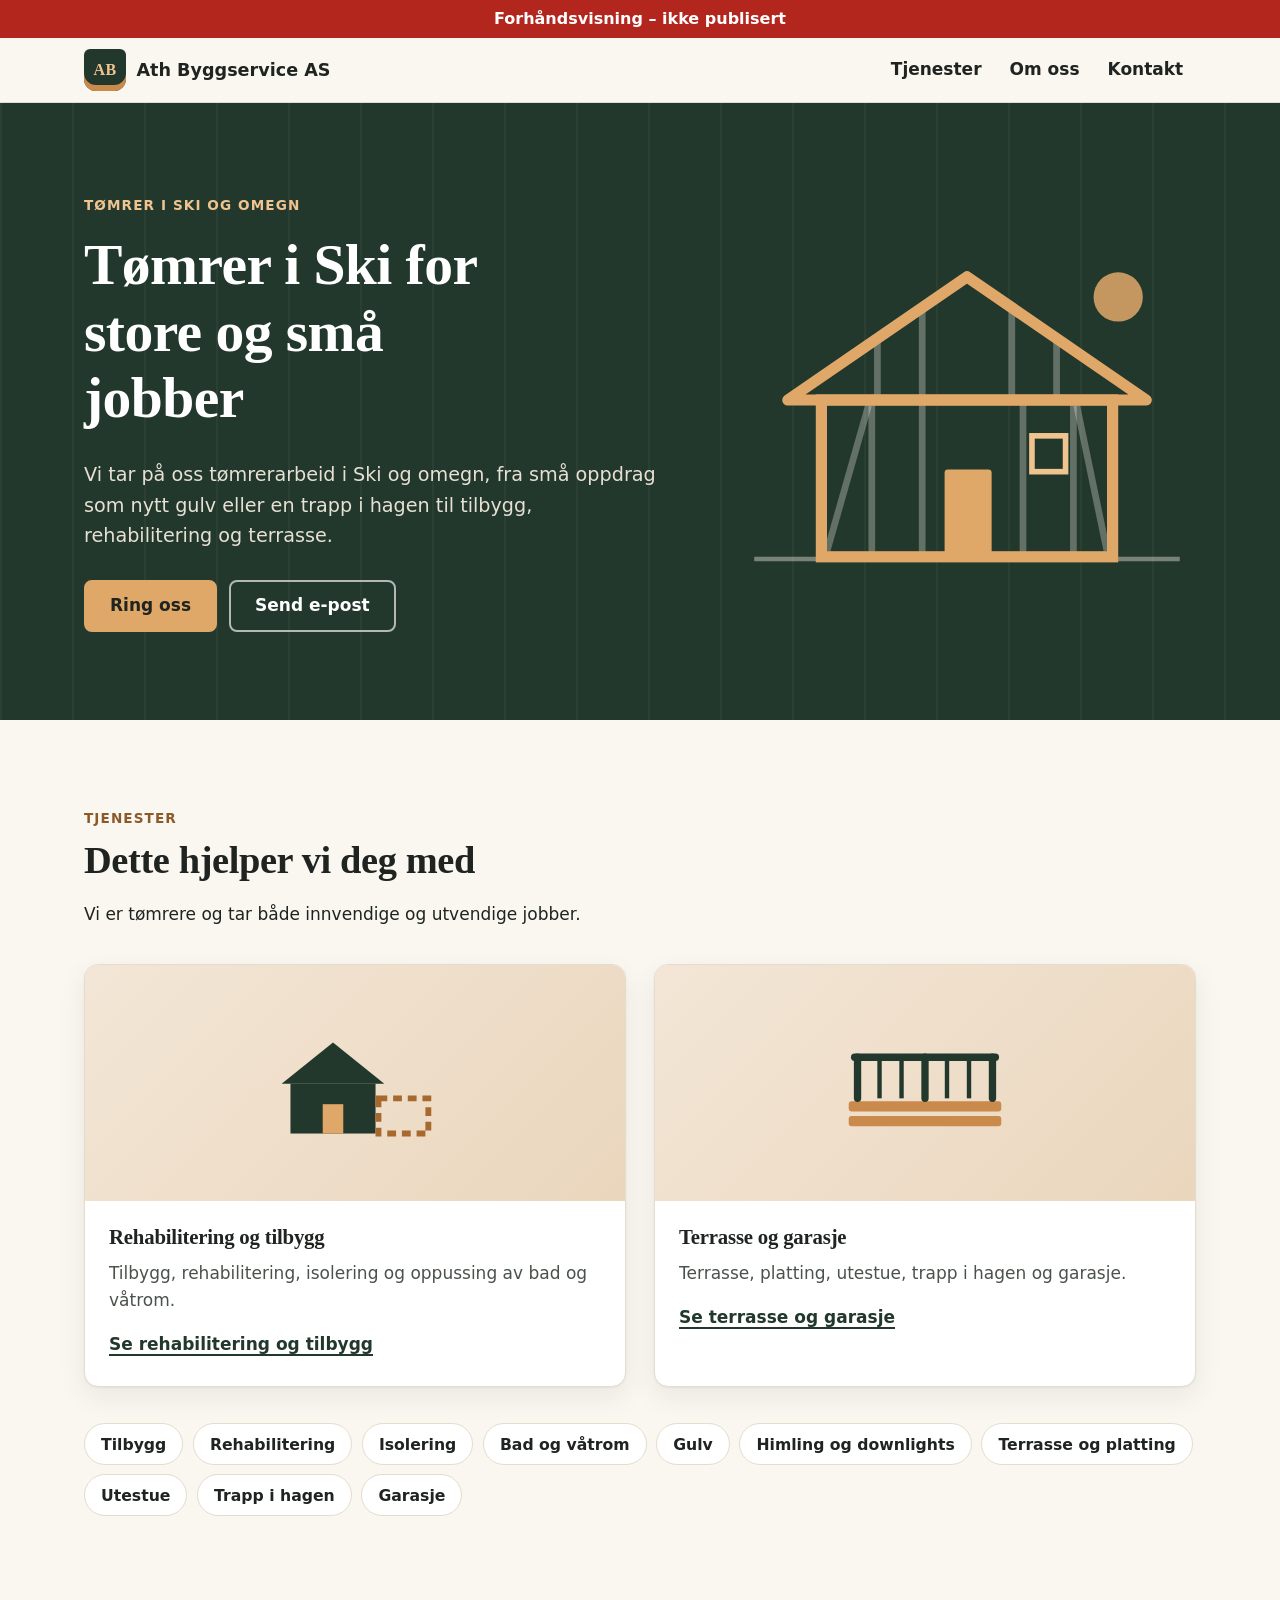
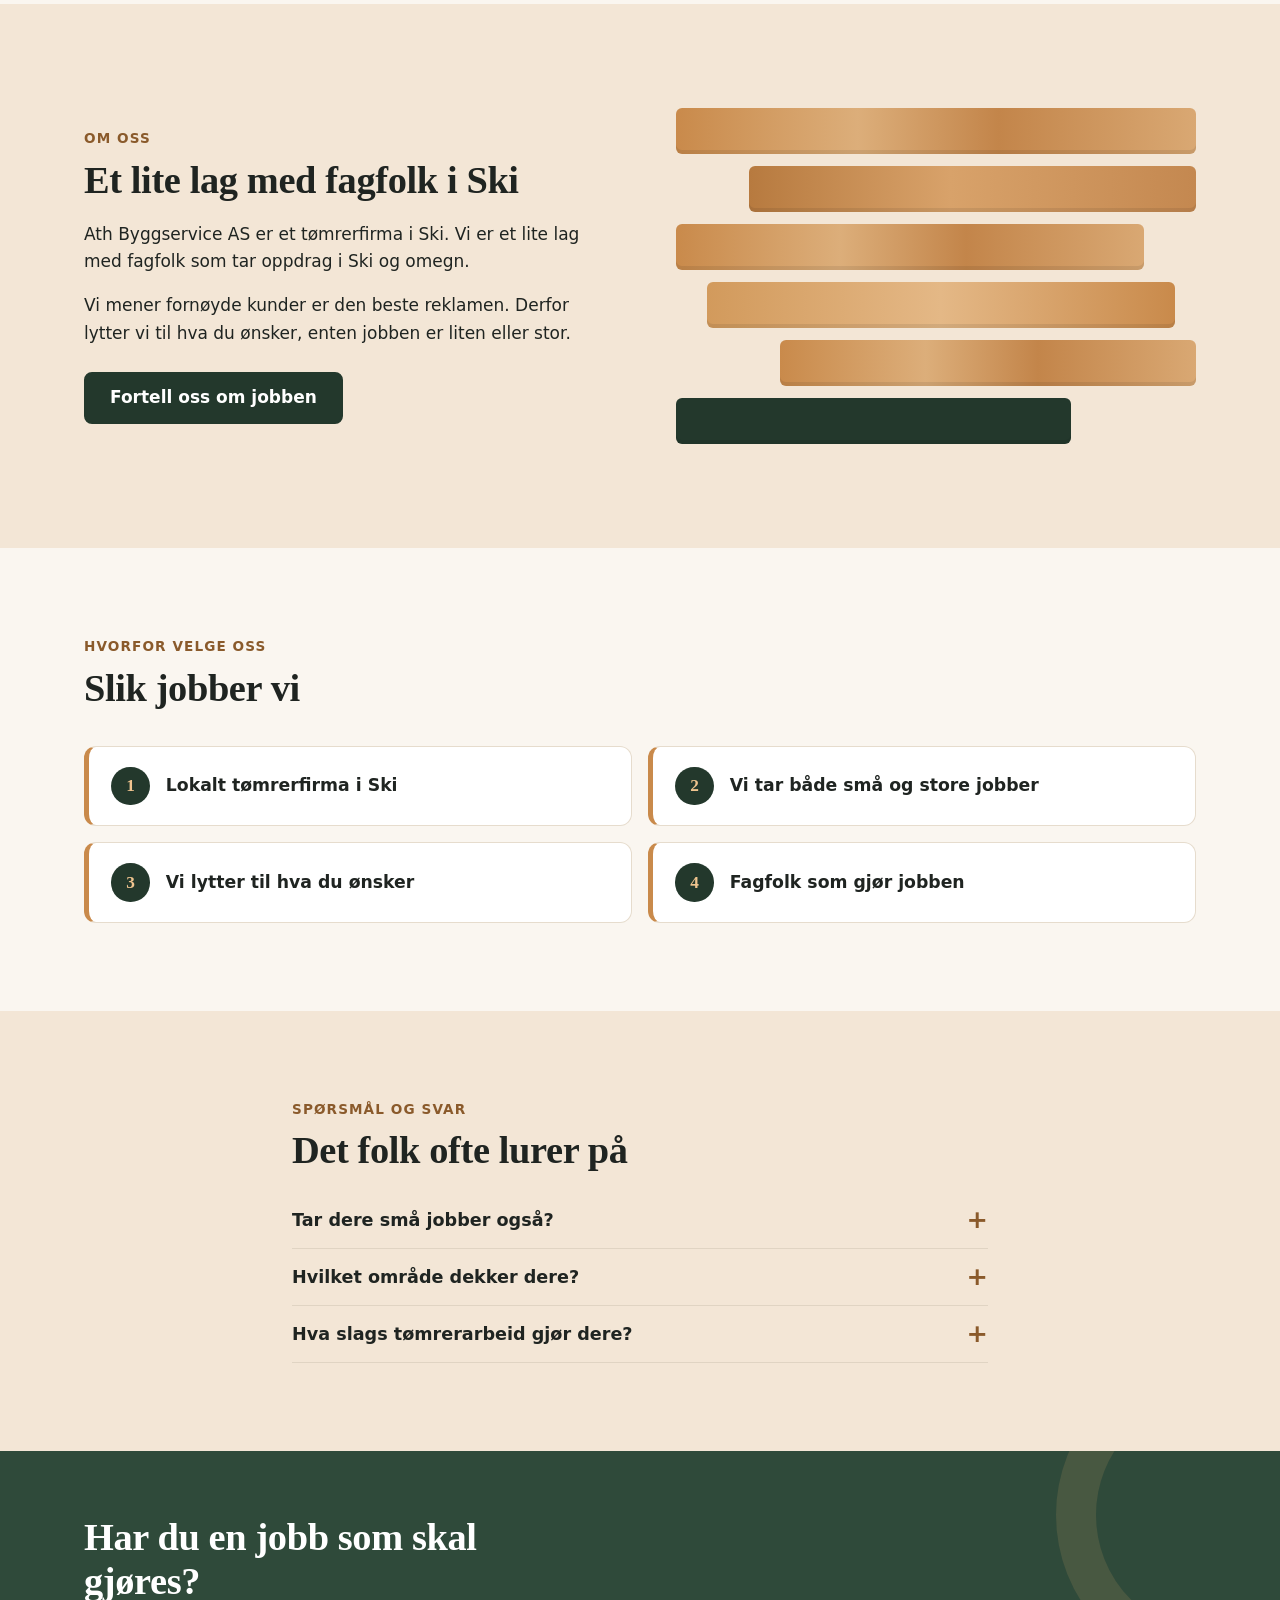
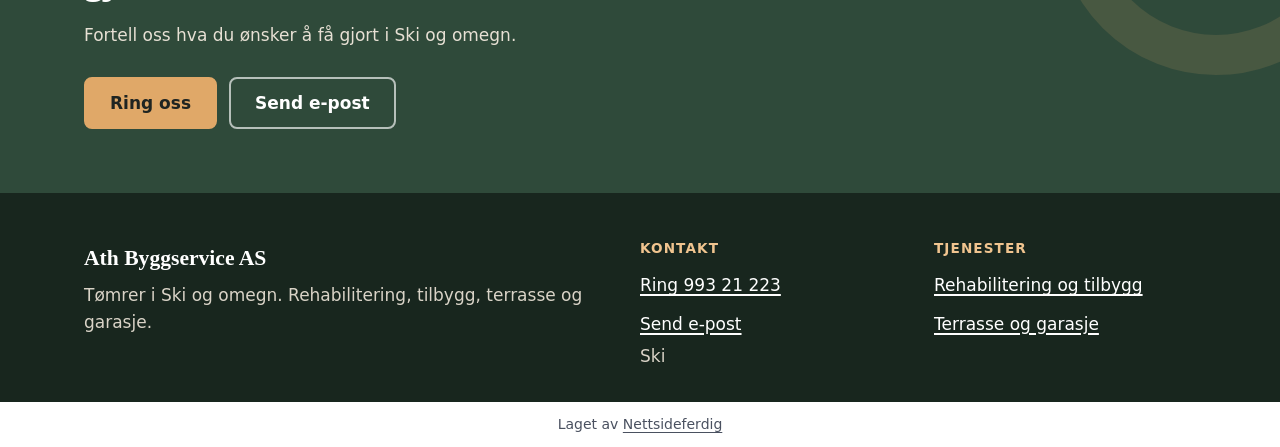
==== index.html @ ae08cdbd "Forhåndsvisning" ====
<!doctype html>
<html lang="nb">
<head>
<meta charset="utf-8">
<meta name="viewport" content="width=device-width, initial-scale=1">
<title>Tømrer Ski – rehabilitering, tilbygg og terrasse | Ath Byggservice</title>
<meta name="description" content="Ath Byggservice AS er tømrer i Ski og omegn. Vi tar rehabilitering, tilbygg, isolering, bad, terrasse og garasje – store og små jobber.">
<link rel="canonical" href="https://andersmathisen7-design.github.io/side-ath-byggservice-as-99d65b7e/">
<meta property="og:type" content="website">
<meta property="og:locale" content="nb_NO">
<meta property="og:site_name" content="Ath Byggservice AS">
<meta property="og:title" content="Tømrer Ski – rehabilitering, tilbygg og terrasse | Ath Byggservice">
<meta property="og:description" content="Ath Byggservice AS er tømrer i Ski og omegn. Vi tar rehabilitering, tilbygg, isolering, bad, terrasse og garasje – store og små jobber.">
<meta property="og:url" content="https://andersmathisen7-design.github.io/side-ath-byggservice-as-99d65b7e/">
<meta http-equiv="Content-Security-Policy" content="default-src 'none'; style-src 'self'; img-src 'self'; manifest-src 'self'; worker-src 'self'; script-src 'self'">
<link rel="stylesheet" href="./style.css">
<meta name="theme-color" content="#23382c">
<link rel="manifest" href="./manifest.webmanifest">
<link rel="icon" href="./icon.svg" type="image/svg+xml">
<script src="./pwa.js" defer></script>
<meta name="robots" content="noindex,nofollow">
<script type="application/ld+json">{"@context":"https://schema.org","@type":"GeneralContractor","name":"Ath Byggservice AS","description":"Ath Byggservice AS er tømrer i Ski og omegn. Vi tar rehabilitering, tilbygg, isolering, bad, terrasse og garasje – store og små jobber.","email":"post@athbyggservice.no","areaServed":"Ski","url":"https://andersmathisen7-design.github.io/side-ath-byggservice-as-99d65b7e","telephone":"993 21 223"}</script>
</head>
<body>
<div class="forhandsstripe">Forhåndsvisning – ikke publisert</div>
<header class="topp"><div class="wrap"><a class="logo" href="./"><span class="logo-merke" aria-hidden="true">AB</span><span>Ath Byggservice AS</span></a><nav class="meny" aria-label="Hovedmeny"><ul><li><a href="./#tjenester">Tjenester</a></li><li><a href="./#om">Om oss</a></li><li><a href="#kontakt">Kontakt</a></li></ul></nav></div></header>
<main>
<section class="hero"><div class="wrap"><div class="hero-tekst"><p class="etikett">Tømrer i Ski og omegn</p><h1>Tømrer i Ski for store og små jobber</h1><p class="ingress">Vi tar på oss tømrerarbeid i Ski og omegn, fra små oppdrag som nytt gulv eller en trapp i hagen til tilbygg, rehabilitering og terrasse.</p><div class="knapper"><a class="knapp" href="tel:99321223">Ring oss</a><a class="knapp knapp-strek" href="mailto:post@athbyggservice.no">Send e-post</a></div></div><div class="hero-illustrasjon" aria-hidden="true"><svg viewBox="0 0 400 320"><circle cx="335" cy="58" r="22" fill="#e0a868" fill-opacity="0.85"/><line x1="10" y1="292" x2="390" y2="292" stroke="#f7f2ea" stroke-opacity="0.4" stroke-width="4"/><g stroke="#f7f2ea" stroke-opacity="0.3" stroke-width="6"><line x1="115" y1="150" x2="115" y2="288"/><line x1="160" y1="150" x2="160" y2="288"/><line x1="250" y1="150" x2="250" y2="288"/><line x1="295" y1="150" x2="295" y2="288"/><line x1="120" y1="95" x2="120" y2="150"/><line x1="160" y1="68" x2="160" y2="150"/><line x1="240" y1="68" x2="240" y2="150"/><line x1="280" y1="95" x2="280" y2="150"/><line x1="75" y1="285" x2="112" y2="155"/><line x1="325" y1="285" x2="298" y2="155"/></g><polygon points="40,150 200,40 360,150" fill="none" stroke="#e0a868" stroke-width="10" stroke-linejoin="round"/><rect x="70" y="150" width="260" height="140" fill="none" stroke="#e0a868" stroke-width="10"/><rect x="180" y="212" width="42" height="78" rx="3" fill="#e0a868"/><rect x="258" y="182" width="30" height="32" fill="none" stroke="#f0c48f" stroke-width="5"/></svg></div></div></section><section class="seksjon" id="tjenester"><div class="wrap"><div class="seksjon-hode"><p class="overlinje">Tjenester</p><h2>Dette hjelper vi deg med</h2><p>Vi er tømrere og tar både innvendige og utvendige jobber.</p></div><div class="kort-rad"><a class="kort" href="./tjenester/rehabilitering/"><div class="kort-topp" aria-hidden="true"><svg viewBox="0 0 120 80"><polygon points="10,40 45,12 80,40" fill="#23382c"/><rect x="16" y="40" width="58" height="34" fill="#23382c"/><rect x="76" y="50" width="34" height="24" fill="none" stroke="#a8692f" stroke-width="4" stroke-dasharray="6 4"/><rect x="38" y="54" width="14" height="20" fill="#e0a868"/></svg></div><div class="kort-tekst"><h3>Rehabilitering og tilbygg</h3><p>Tilbygg, rehabilitering, isolering og oppussing av bad og våtrom.</p><span class="kort-lenke">Se rehabilitering og tilbygg</span></div></a><a class="kort" href="./tjenester/terrasse/"><div class="kort-topp" aria-hidden="true"><svg viewBox="0 0 120 80"><g fill="#c98a4b"><rect x="8" y="52" width="104" height="7" rx="2"/><rect x="8" y="62" width="104" height="7" rx="2"/></g><g stroke="#23382c" stroke-width="5" stroke-linecap="round"><line x1="14" y1="50" x2="14" y2="22"/><line x1="60" y1="50" x2="60" y2="22"/><line x1="106" y1="50" x2="106" y2="22"/><line x1="12" y1="22" x2="108" y2="22"/></g><g stroke="#23382c" stroke-width="3"><line x1="29" y1="50" x2="29" y2="24"/><line x1="44" y1="50" x2="44" y2="24"/><line x1="75" y1="50" x2="75" y2="24"/><line x1="90" y1="50" x2="90" y2="24"/></g></svg></div><div class="kort-tekst"><h3>Terrasse og garasje</h3><p>Terrasse, platting, utestue, trapp i hagen og garasje.</p><span class="kort-lenke">Se terrasse og garasje</span></div></a></div><ul class="jobber" aria-label="Jobber vi tar"><li>Tilbygg</li><li>Rehabilitering</li><li>Isolering</li><li>Bad og våtrom</li><li>Gulv</li><li>Himling og downlights</li><li>Terrasse og platting</li><li>Utestue</li><li>Trapp i hagen</li><li>Garasje</li></ul></div></section><section class="seksjon om" id="om"><div class="wrap delt"><div><p class="overlinje">Om oss</p><h2>Et lite lag med fagfolk i Ski</h2><p>Ath Byggservice AS er et tømrerfirma i Ski. Vi er et lite lag med fagfolk som tar oppdrag i Ski og omegn.</p><p>Vi mener fornøyde kunder er den beste reklamen. Derfor lytter vi til hva du ønsker, enten jobben er liten eller stor.</p><a class="knapp knapp-mork" href="mailto:post@athbyggservice.no">Fortell oss om jobben</a></div><div class="planker" aria-hidden="true"><span></span><span></span><span></span><span></span><span></span><span></span></div></div></section><section class="seksjon"><div class="wrap"><div class="seksjon-hode"><p class="overlinje">Hvorfor velge oss</p><h2>Slik jobber vi</h2></div><ul class="punkter"><li><span class="nr" aria-hidden="true">1</span><span>Lokalt tømrerfirma i Ski</span></li><li><span class="nr" aria-hidden="true">2</span><span>Vi tar både små og store jobber</span></li><li><span class="nr" aria-hidden="true">3</span><span>Vi lytter til hva du ønsker</span></li><li><span class="nr" aria-hidden="true">4</span><span>Fagfolk som gjør jobben</span></li></ul></div></section><section class="seksjon faq om"><div class="wrap smal"><p class="overlinje">Spørsmål og svar</p><h2>Det folk ofte lurer på</h2><details><summary>Tar dere små jobber også?</summary><p>Ja. Vi tar oppdrag uansett størrelse, fra å legge et nytt gulv til å bygge tilbygg.</p></details><details><summary>Hvilket område dekker dere?</summary><p>Vi tar oppdrag i Ski og omegn.</p></details><details><summary>Hva slags tømrerarbeid gjør dere?</summary><p>Tilbygg, rehabilitering, isolering, bad og våtrom, gulv og himling, terrasse, platting, utestue, trapp i hagen og garasje.</p></details></div></section><section class="kontakt-cta"><div class="wrap"><h2>Har du en jobb som skal gjøres?</h2><p>Fortell oss hva du ønsker å få gjort i Ski og omegn.</p><div class="knapper"><a class="knapp" href="tel:99321223">Ring oss</a><a class="knapp knapp-strek" href="mailto:post@athbyggservice.no">Send e-post</a></div></div></section>
</main>
<footer class="bunn" id="kontakt"><div class="wrap bunn-rad"><div><p class="bunn-navn">Ath Byggservice AS</p><p>Tømrer i Ski og omegn. Rehabilitering, tilbygg, terrasse og garasje.</p></div><div><h2 class="bunn-tittel">Kontakt</h2><ul class="bunn-liste"><li><a href="tel:99321223">Ring 993 21 223</a></li><li><a href="mailto:post@athbyggservice.no">Send e-post</a></li><li>Ski</li></ul></div><div><h2 class="bunn-tittel">Tjenester</h2><ul class="bunn-liste"><li><a href="./tjenester/rehabilitering/">Rehabilitering og tilbygg</a></li><li><a href="./tjenester/terrasse/">Terrasse og garasje</a></li></ul></div></div></footer>
<p class="nf-byra">Laget av <a href="https://nettsideferdig.no/">Nettsideferdig</a></p>
</body>
</html>
---- style.css ----
/* Fast fra Sidefabrikken: bestillingswidgeten. */
:root { --nf-farge: #23382c; }
#nf-bestill [hidden] { display: none !important; }
#nf-bestill button { font: inherit; padding: 0.5rem 0.9rem; margin: 0.2rem; border: 1px solid var(--nf-farge); border-radius: 6px; background: #fff; color: var(--nf-farge); cursor: pointer; }
#nf-bestill button:disabled { opacity: 0.6; }
#nf-bestill .nf-knapp { background: var(--nf-farge); color: #fff; }
#nf-bestill .nf-tjeneste { display: block; width: 100%; text-align: left; }
#nf-bestill .nf-tjeneste small, #nf-bestill .nf-vare small { display: block; color: #555; }
#nf-bestill .nf-felt { display: block; margin: 0.5rem 0; }
#nf-bestill input, #nf-bestill select, #nf-bestill textarea { font: inherit; padding: 0.4rem; border: 1px solid #c5cad3; border-radius: 4px; display: block; width: 100%; max-width: 24rem; }
#nf-bestill input[type="checkbox"], #nf-bestill input[type="radio"] { display: inline-block; width: auto; margin: 0 0.4rem 0 0; vertical-align: middle; }
#nf-bestill .nf-rad { display: flex; flex-wrap: wrap; gap: 0.5rem; }
#nf-bestill .nf-vare { padding: 0.4rem 0; border-bottom: 1px solid #e3e6eb; }
#nf-bestill .nf-feil, #nf-bestill .nf-utsolgt { color: #b3261e; }
#nf-bestill .nf-test { background: #fff4e5; padding: 0.4rem 0.8rem; border-radius: 6px; }
#nf-bestill .nf-oppsummering { font-weight: 600; }
#nf-bestill .nf-faner { display: flex; flex-wrap: wrap; gap: 0.25rem; margin: 0.5rem 0 1rem; }
#nf-bestill .nf-fane.nf-valgt, #nf-bestill .nf-dag.nf-valgt { background: var(--nf-farge); color: #fff; }
#nf-bestill .nf-adresse { position: relative; max-width: 24rem; }
#nf-bestill .nf-forslag { position: absolute; top: 100%; left: 0; right: 0; z-index: 10; max-height: 15rem; overflow-y: auto; background: #fff; border: 1px solid #c5cad3; border-radius: 4px; box-shadow: 0 4px 12px rgba(0, 0, 0, 0.15); }
#nf-bestill .nf-forslag button { display: block; width: 100%; margin: 0; border: 0; border-radius: 0; padding: 0.5rem 0.75rem; text-align: left; color: inherit; }
#nf-bestill .nf-forslag button:hover, #nf-bestill .nf-forslag button:focus { background: #f4f7fb; }
#nf-bestill .nf-dager { display: flex; flex-wrap: wrap; gap: 0.25rem; margin: 0.5rem 0; }
#nf-bestill .nf-dag.nf-full { text-decoration: line-through; color: #777; border-color: #c5cad3; }
#nf-bestill .nf-tillegg { margin: 0.5rem 0; }
#nf-bestill .nf-sporsmal { margin: 0.8rem 0; }
#nf-bestill .nf-hjelp { display: block; font-size: 0.875rem; color: #666; margin: 0.15rem 0 0.25rem; }
#nf-bestill .nf-sum { font-weight: 700; font-size: 1.15rem; }
#nf-bestill .nf-ja-nei { display: flex; gap: 1.5rem; margin-top: 0.25rem; }
.prisliste table { border-collapse: collapse; width: 100%; max-width: 36rem; }
.prisliste th, .prisliste td { text-align: left; padding: 0.4rem 0.6rem 0.4rem 0; border-bottom: 1px solid #e3e6eb; vertical-align: top; }
.prisliste td:last-child, .prisliste th:last-child { text-align: right; white-space: nowrap; padding-right: 0; }
.prisliste small { color: #555; }
.prisliste .prisinfo { font-size: 0.875rem; color: #555; }

main > section.melding, main > section.bestill { box-sizing: border-box; max-width: 42rem; margin: 0 auto; padding: 2.5rem 1.25rem 3.5rem; }
.nf-skjema .nf-felt { display: block; margin: 0.75rem 0; }
.nf-skjema label, .nf-skjema legend { display: block; font-weight: 600; }
.nf-skjema fieldset { border: 0; padding: 0; margin: 0.75rem 0; min-width: 0; }
.nf-skjema fieldset label { font-weight: 400; }
.nf-skjema input, .nf-skjema textarea { font: inherit; padding: 0.5rem; border: 1px solid #c5cad3; border-radius: 4px; display: block; width: 100%; max-width: 32rem; }
.nf-skjema input[type="radio"] { display: inline-block; width: auto; margin: 0 0.4rem 0 0; vertical-align: middle; }
.nf-skjema input:focus, .nf-skjema textarea:focus { outline: 2px solid var(--nf-farge); outline-offset: 1px; }
.nf-skjema button { font: inherit; font-weight: 600; border: 0; cursor: pointer; padding: 0.85rem 1.5rem; border-radius: 6px; background: var(--nf-farge); color: #fff; min-height: 44px; }
.nf-skjema .nf-info { font-size: 0.875rem; color: #555; }

/* Designet */
*,*::before,*::after{box-sizing:border-box}html{-webkit-text-size-adjust:100%}body{margin:0;font-family:system-ui,-apple-system,"Segoe UI",Helvetica,Arial,sans-serif;font-size:1.0625rem;line-height:1.6;color:#1f2421;background:#faf6f0}img{display:block;width:100%;height:auto}a{color:#23382c;text-decoration-thickness:2px;text-underline-offset:3px}a:focus-visible{outline:3px solid #c98a4b;outline-offset:3px;border-radius:4px}h1,h2,h3{font-family:Georgia,"Iowan Old Style",serif;line-height:1.15;letter-spacing:-.01em;margin:0 0 .5em;font-weight:700}h1{font-size:clamp(2.1rem,7vw,3.6rem)}h2{font-size:clamp(1.65rem,4.5vw,2.4rem)}h3,.h3{font-size:1.3rem}p{margin:0 0 1em}.wrap{width:100%;max-width:72rem;margin:0 auto;padding:0 1.25rem}.smal{max-width:46rem}.topp{background:#faf6f0;border-bottom:1px solid #e6dccd}.topp .wrap{display:flex;flex-wrap:wrap;align-items:center;justify-content:space-between;gap:.25rem 1.5rem;padding-top:.6rem;padding-bottom:.6rem}.logo{display:inline-flex;align-items:center;gap:.65rem;text-decoration:none;color:#1f2421;font-weight:800;font-size:1.1rem;min-height:44px}.logo-merke{display:inline-flex;align-items:center;justify-content:center;width:42px;height:42px;flex:none;background:#23382c;color:#f0c48f;font-family:Georgia,serif;font-size:1rem;letter-spacing:.02em;border-radius:6px 6px 12px 12px;box-shadow:inset 0 -6px 0 #c98a4b}.meny ul{list-style:none;margin:0;padding:0;display:flex;flex-wrap:wrap;gap:.15rem}.meny a{display:inline-flex;align-items:center;min-height:44px;padding:0 .8rem;text-decoration:none;color:#1f2421;font-weight:600;border-radius:999px}.meny a:hover{background:#f3e6d6}@media(min-width:56rem){.topp{position:sticky;top:0;z-index:10;background:rgba(250,246,240,.97)}}.hero{background:#23382c;color:#e7e0d4;position:relative;overflow:hidden}.hero::before{content:"";position:absolute;inset:0;background:repeating-linear-gradient(90deg,rgba(255,255,255,.035) 0 2px,transparent 2px 72px);pointer-events:none}.hero .wrap{position:relative;display:grid;gap:2rem;padding-top:3.25rem;padding-bottom:3.5rem}.etikett{display:inline-block;font-size:.85rem;font-weight:700;letter-spacing:.08em;text-transform:uppercase;color:#f0c48f;margin-bottom:1rem}.hero h1{color:#fff;max-width:15ch}.ingress{font-size:1.2rem;max-width:36rem}.knapper{display:flex;flex-wrap:wrap;gap:.75rem;margin-top:1.75rem}.knapp{display:inline-flex;align-items:center;justify-content:center;min-height:52px;padding:0 1.5rem;border-radius:8px;background:#e0a868;color:#1f2421;font-weight:800;text-decoration:none;border:2px solid #e0a868;transition:background .2s,border-color .2s}.knapp:hover{background:#f0c48f;border-color:#f0c48f}.knapp-strek{background:transparent;color:#fff;border-color:rgba(255,255,255,.65)}.knapp-strek:hover{background:rgba(255,255,255,.1);border-color:#fff}.knapp-mork{background:#23382c;border-color:#23382c;color:#fff;margin-top:.5rem}.knapp-mork:hover{background:#2f4a3a;border-color:#2f4a3a}.hero-illustrasjon svg{display:block;width:100%;height:auto;max-width:28rem;margin:0 auto}@media(min-width:56rem){.hero .wrap{grid-template-columns:1.15fr .85fr;align-items:center;padding-top:5.5rem;padding-bottom:5.5rem}}.seksjon{padding:4rem 0}@media(min-width:56rem){.seksjon{padding:5.5rem 0}}.seksjon-hode{max-width:40rem;margin-bottom:2.25rem}.overlinje{font-size:.85rem;font-weight:700;letter-spacing:.08em;text-transform:uppercase;color:#8a5a2b;margin:0 0 .5rem}.kort-rad{display:grid;gap:1.25rem}@media(min-width:48rem){.kort-rad{grid-template-columns:1fr 1fr;gap:1.75rem}}.kort{display:flex;flex-direction:column;background:#fff;border:1px solid #e6dccd;border-radius:14px;overflow:hidden;text-decoration:none;color:inherit;box-shadow:0 1px 2px rgba(35,56,44,.06),0 10px 28px rgba(35,56,44,.07);transition:transform .2s,box-shadow .2s}.kort:hover{transform:translateY(-3px);box-shadow:0 2px 4px rgba(35,56,44,.08),0 16px 36px rgba(35,56,44,.12)}.kort-topp{aspect-ratio:16/7;background:linear-gradient(135deg,#f3e6d6,#ead6bd);display:flex;align-items:center;justify-content:center}.kort-topp svg{width:42%;max-width:11rem;height:auto}.kort-tekst{padding:1.5rem 1.5rem 1.75rem}.kort-tekst p{color:#4a524c}.kort-lenke{display:inline-block;font-weight:700;color:#23382c;text-decoration:underline;text-decoration-thickness:2px;text-underline-offset:4px}.kort-liggende{margin-top:1.5rem}@media(min-width:48rem){.kort-liggende{flex-direction:row}.kort-liggende .kort-topp{flex:0 0 38%;aspect-ratio:auto}}.jobber{list-style:none;padding:0;margin:2.25rem 0 0;display:flex;flex-wrap:wrap;gap:.6rem}.jobber li{background:#fff;border:1px solid #e6dccd;border-radius:999px;padding:.45rem 1rem;font-weight:600;font-size:.98rem}.om{background:#f3e6d6}.delt{display:grid;gap:2.5rem;align-items:center}@media(min-width:56rem){.delt{grid-template-columns:1fr 1fr;gap:4.5rem}}.delt-topp{align-items:start}.delt p{max-width:38rem}.planker{display:grid;gap:12px;padding:1rem 0}.planker span{display:block;height:46px;border-radius:6px;background:linear-gradient(90deg,#c98a4b,#dcae7a 35%,#c3854a 62%,#d9a873);box-shadow:inset 0 -4px 0 rgba(0,0,0,.08)}.planker span:nth-child(2){margin-left:14%;background:linear-gradient(90deg,#b77a3f,#d8a26a 45%,#c48850)}.planker span:nth-child(3){margin-right:10%}.planker span:nth-child(4){margin-left:6%;margin-right:4%;background:linear-gradient(90deg,#d29a5c,#e4b886 50%,#c98a4b)}.planker span:nth-child(5){margin-left:20%}.planker span:nth-child(6){background:#23382c;margin-right:24%}.punkter{list-style:none;padding:0;margin:0;display:grid;gap:1rem}@media(min-width:48rem){.punkter{grid-template-columns:repeat(2,1fr)}}.punkter li{display:flex;gap:1rem;align-items:center;padding:1.25rem 1.4rem;background:#fff;border-radius:12px;border:1px solid #e6dccd;border-left:5px solid #c98a4b;font-weight:600;font-size:1.08rem}.nr{display:inline-flex;align-items:center;justify-content:center;flex:none;width:2.4rem;height:2.4rem;border-radius:50%;background:#23382c;color:#f0c48f;font-family:Georgia,serif;font-weight:700}.faq details{border-bottom:1px solid #e0d4c3}.faq summary{cursor:pointer;font-weight:700;font-size:1.1rem;min-height:56px;padding:.75rem 0;display:flex;align-items:center;justify-content:space-between;gap:1rem;list-style:none}.faq summary::-webkit-details-marker{display:none}.faq summary::after{content:"+";font-size:1.6rem;line-height:1;color:#8a5a2b}.faq details[open] summary::after{content:"–"}.faq details p{color:#4a524c;padding-bottom:1rem;margin:0}.kontakt-cta{background:#2f4a3a;color:#e7e0d4;padding:4rem 0;position:relative;overflow:hidden}.kontakt-cta::after{content:"";position:absolute;right:-6rem;top:-6rem;width:20rem;height:20rem;border-radius:50%;border:40px solid rgba(224,168,104,.14)}.kontakt-cta .wrap{position:relative;z-index:1}.kontakt-cta h2{color:#fff;max-width:22ch}.kontakt-cta p{max-width:36rem}.side-hero{background:#23382c;color:#e7e0d4;padding:2.75rem 0 3.25rem;position:relative;overflow:hidden}.side-hero::before{content:"";position:absolute;inset:0;background:repeating-linear-gradient(90deg,rgba(255,255,255,.035) 0 2px,transparent 2px 72px)}.side-hero .wrap{position:relative}.side-hero h1{color:#fff;max-width:20ch}.sti{font-size:.95rem;margin-bottom:1.25rem}.sti a{color:#f0c48f;display:inline-block;padding:.5rem 0}.brodtekst{max-width:40rem}.brodtekst p{font-size:1.08rem}.faktaboks{background:#fff;border:1px solid #e6dccd;border-top:6px solid #c98a4b;border-radius:14px;padding:1.75rem}.hake{list-style:none;padding:0;margin:0}.hake li{position:relative;padding:.6rem 0 .6rem 2rem;border-bottom:1px solid #efe6d9}.hake li:last-child{border-bottom:0}.hake li::before{content:"✓";position:absolute;left:0;top:.55rem;color:#8a5a2b;font-weight:800}.bunn{background:#18261e;color:#d9d3c7;padding:3rem 0 2rem}.bunn a{color:#fff;display:inline-block;padding:.35rem 0;word-break:break-word}.bunn-rad{display:grid;gap:2rem}@media(min-width:48rem){.bunn-rad{grid-template-columns:2fr 1fr 1fr}}.bunn-navn{font-family:Georgia,serif;font-size:1.35rem;font-weight:700;color:#fff;margin-bottom:.4rem}.bunn-tittel{font-family:system-ui,-apple-system,"Segoe UI",sans-serif;font-size:.85rem;letter-spacing:.08em;text-transform:uppercase;color:#f0c48f;margin-bottom:.6rem}.bunn-liste{list-style:none;margin:0;padding:0}section.melding{padding:3rem 0}.nf-skjema label{display:block;font-weight:700;margin-bottom:.35rem}.nf-skjema input,.nf-skjema textarea{width:100%;font:inherit;padding:.75rem;border:1px solid #cbbfae;border-radius:8px;background:#fff}.nf-skjema button.knapp{border:0;cursor:pointer;font:inherit;font-weight:800}

/* Fast fra Sidefabrikken */
.forhandsstripe { display: block !important; position: relative !important; z-index: 2147483647 !important; background: #b3261e !important; color: #fff !important; text-align: center !important; padding: 0.5rem 1rem !important; font: 600 1rem/1.4 system-ui, sans-serif !important; visibility: visible !important; opacity: 1 !important; max-height: none !important; height: auto !important; min-height: 0 !important; overflow: visible !important; margin: 0 !important; top: auto !important; left: auto !important; right: auto !important; bottom: auto !important; width: auto !important; transform: none !important; clip-path: none !important; filter: none !important; text-indent: 0 !important; font-size: 1rem !important; }
.nf-byra { display: block !important; position: static !important; inset: auto !important; z-index: auto !important; background: #fff !important; color: #4a5160 !important; text-align: center !important; padding: 0.75rem 1rem !important; margin: 0 !important; width: auto !important; max-width: none !important; height: auto !important; min-height: 0 !important; max-height: none !important; overflow: visible !important; visibility: visible !important; opacity: 1 !important; transform: none !important; clip-path: none !important; filter: none !important; font: 400 0.875rem/1.5 system-ui, sans-serif !important; letter-spacing: normal !important; text-indent: 0 !important; text-transform: none !important; }
.nf-byra a { display: inline !important; position: static !important; color: inherit !important; text-decoration: underline !important; font: inherit !important; visibility: visible !important; opacity: 1 !important; pointer-events: auto !important; }
.nf-felle { display: none !important; position: absolute !important; left: -10000px !important; width: 1px !important; height: 1px !important; overflow: hidden !important; }
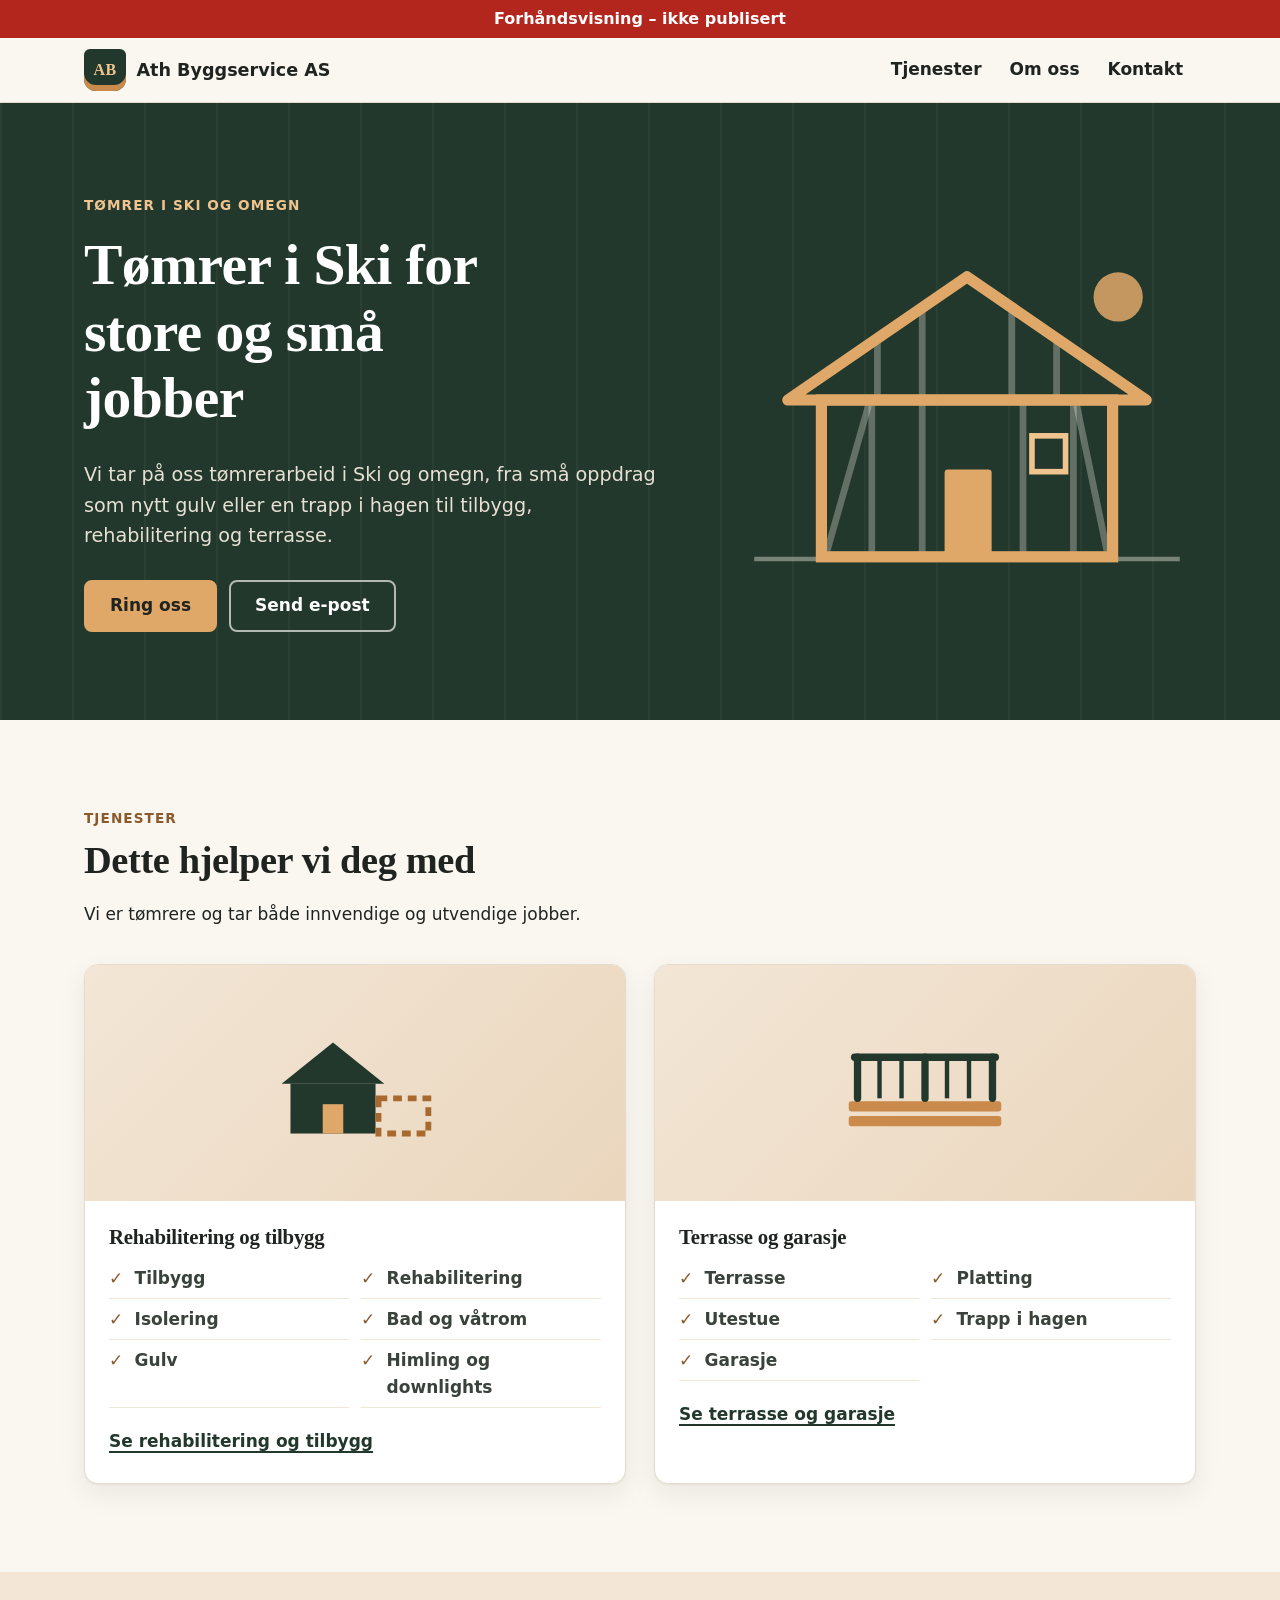
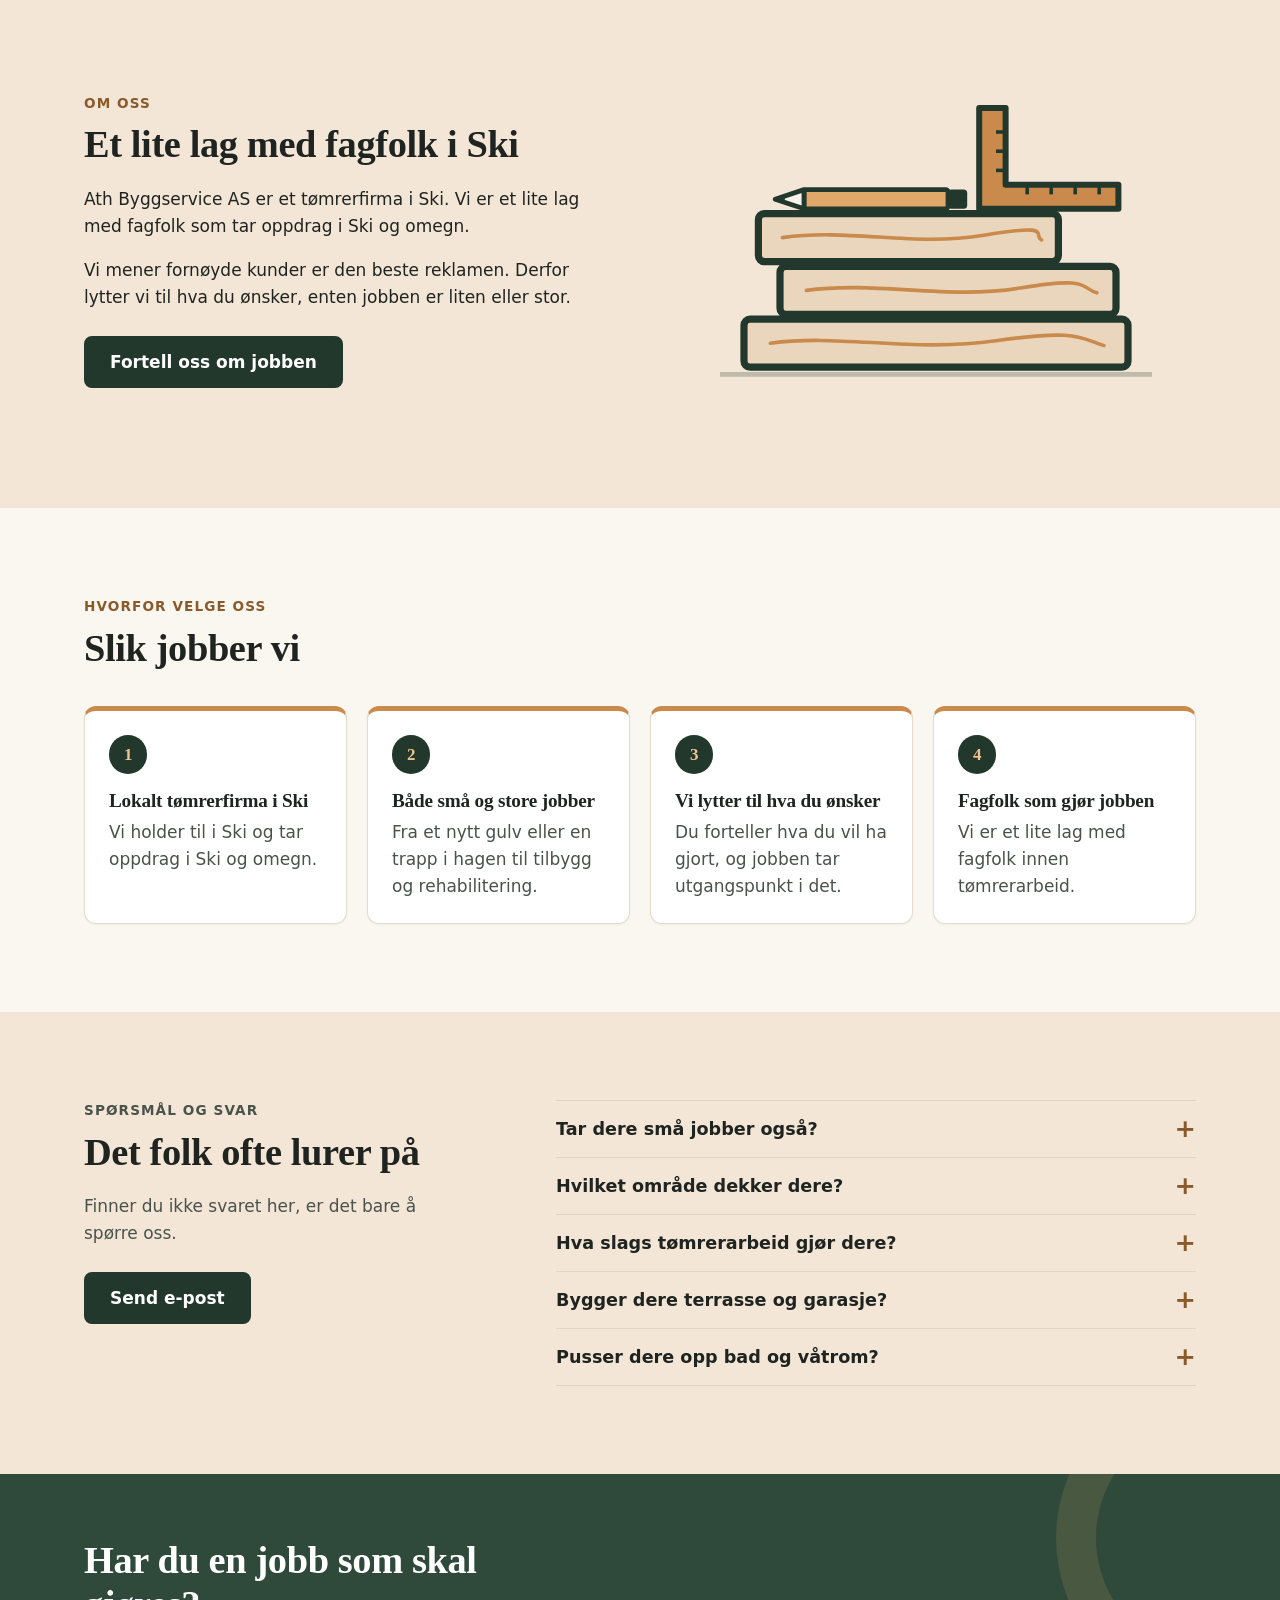
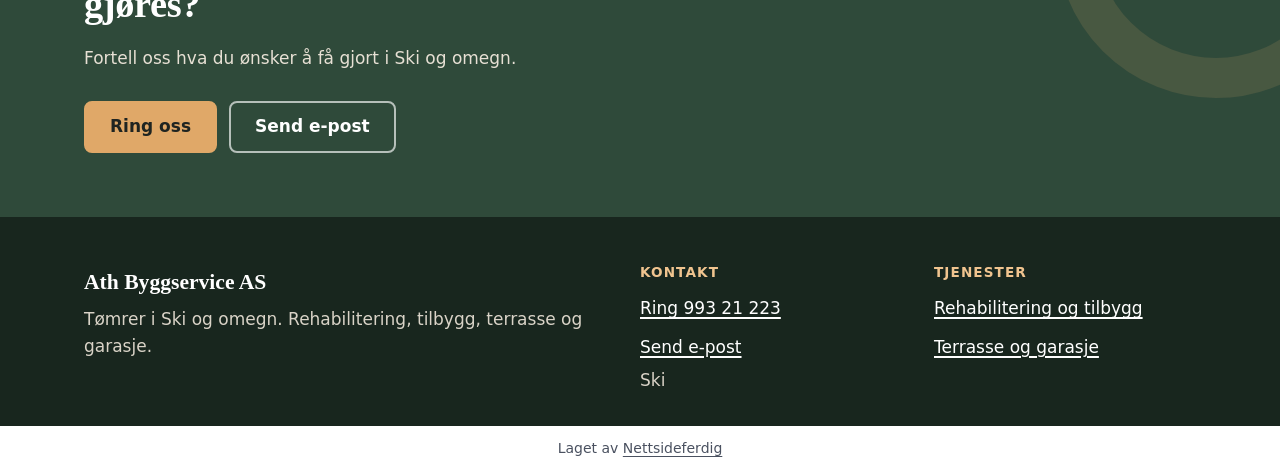
==== commit 2629f827: "Forhåndsvisning" ====
--- a/index.html
+++ b/index.html
@@ -25,7 +25,7 @@
 <div class="forhandsstripe">Forhåndsvisning – ikke publisert</div>
 <header class="topp"><div class="wrap"><a class="logo" href="./"><span class="logo-merke" aria-hidden="true">AB</span><span>Ath Byggservice AS</span></a><nav class="meny" aria-label="Hovedmeny"><ul><li><a href="./#tjenester">Tjenester</a></li><li><a href="./#om">Om oss</a></li><li><a href="#kontakt">Kontakt</a></li></ul></nav></div></header>
 <main>
-<section class="hero"><div class="wrap"><div class="hero-tekst"><p class="etikett">Tømrer i Ski og omegn</p><h1>Tømrer i Ski for store og små jobber</h1><p class="ingress">Vi tar på oss tømrerarbeid i Ski og omegn, fra små oppdrag som nytt gulv eller en trapp i hagen til tilbygg, rehabilitering og terrasse.</p><div class="knapper"><a class="knapp" href="tel:99321223">Ring oss</a><a class="knapp knapp-strek" href="mailto:post@athbyggservice.no">Send e-post</a></div></div><div class="hero-illustrasjon" aria-hidden="true"><svg viewBox="0 0 400 320"><circle cx="335" cy="58" r="22" fill="#e0a868" fill-opacity="0.85"/><line x1="10" y1="292" x2="390" y2="292" stroke="#f7f2ea" stroke-opacity="0.4" stroke-width="4"/><g stroke="#f7f2ea" stroke-opacity="0.3" stroke-width="6"><line x1="115" y1="150" x2="115" y2="288"/><line x1="160" y1="150" x2="160" y2="288"/><line x1="250" y1="150" x2="250" y2="288"/><line x1="295" y1="150" x2="295" y2="288"/><line x1="120" y1="95" x2="120" y2="150"/><line x1="160" y1="68" x2="160" y2="150"/><line x1="240" y1="68" x2="240" y2="150"/><line x1="280" y1="95" x2="280" y2="150"/><line x1="75" y1="285" x2="112" y2="155"/><line x1="325" y1="285" x2="298" y2="155"/></g><polygon points="40,150 200,40 360,150" fill="none" stroke="#e0a868" stroke-width="10" stroke-linejoin="round"/><rect x="70" y="150" width="260" height="140" fill="none" stroke="#e0a868" stroke-width="10"/><rect x="180" y="212" width="42" height="78" rx="3" fill="#e0a868"/><rect x="258" y="182" width="30" height="32" fill="none" stroke="#f0c48f" stroke-width="5"/></svg></div></div></section><section class="seksjon" id="tjenester"><div class="wrap"><div class="seksjon-hode"><p class="overlinje">Tjenester</p><h2>Dette hjelper vi deg med</h2><p>Vi er tømrere og tar både innvendige og utvendige jobber.</p></div><div class="kort-rad"><a class="kort" href="./tjenester/rehabilitering/"><div class="kort-topp" aria-hidden="true"><svg viewBox="0 0 120 80"><polygon points="10,40 45,12 80,40" fill="#23382c"/><rect x="16" y="40" width="58" height="34" fill="#23382c"/><rect x="76" y="50" width="34" height="24" fill="none" stroke="#a8692f" stroke-width="4" stroke-dasharray="6 4"/><rect x="38" y="54" width="14" height="20" fill="#e0a868"/></svg></div><div class="kort-tekst"><h3>Rehabilitering og tilbygg</h3><p>Tilbygg, rehabilitering, isolering og oppussing av bad og våtrom.</p><span class="kort-lenke">Se rehabilitering og tilbygg</span></div></a><a class="kort" href="./tjenester/terrasse/"><div class="kort-topp" aria-hidden="true"><svg viewBox="0 0 120 80"><g fill="#c98a4b"><rect x="8" y="52" width="104" height="7" rx="2"/><rect x="8" y="62" width="104" height="7" rx="2"/></g><g stroke="#23382c" stroke-width="5" stroke-linecap="round"><line x1="14" y1="50" x2="14" y2="22"/><line x1="60" y1="50" x2="60" y2="22"/><line x1="106" y1="50" x2="106" y2="22"/><line x1="12" y1="22" x2="108" y2="22"/></g><g stroke="#23382c" stroke-width="3"><line x1="29" y1="50" x2="29" y2="24"/><line x1="44" y1="50" x2="44" y2="24"/><line x1="75" y1="50" x2="75" y2="24"/><line x1="90" y1="50" x2="90" y2="24"/></g></svg></div><div class="kort-tekst"><h3>Terrasse og garasje</h3><p>Terrasse, platting, utestue, trapp i hagen og garasje.</p><span class="kort-lenke">Se terrasse og garasje</span></div></a></div><ul class="jobber" aria-label="Jobber vi tar"><li>Tilbygg</li><li>Rehabilitering</li><li>Isolering</li><li>Bad og våtrom</li><li>Gulv</li><li>Himling og downlights</li><li>Terrasse og platting</li><li>Utestue</li><li>Trapp i hagen</li><li>Garasje</li></ul></div></section><section class="seksjon om" id="om"><div class="wrap delt"><div><p class="overlinje">Om oss</p><h2>Et lite lag med fagfolk i Ski</h2><p>Ath Byggservice AS er et tømrerfirma i Ski. Vi er et lite lag med fagfolk som tar oppdrag i Ski og omegn.</p><p>Vi mener fornøyde kunder er den beste reklamen. Derfor lytter vi til hva du ønsker, enten jobben er liten eller stor.</p><a class="knapp knapp-mork" href="mailto:post@athbyggservice.no">Fortell oss om jobben</a></div><div class="planker" aria-hidden="true"><span></span><span></span><span></span><span></span><span></span><span></span></div></div></section><section class="seksjon"><div class="wrap"><div class="seksjon-hode"><p class="overlinje">Hvorfor velge oss</p><h2>Slik jobber vi</h2></div><ul class="punkter"><li><span class="nr" aria-hidden="true">1</span><span>Lokalt tømrerfirma i Ski</span></li><li><span class="nr" aria-hidden="true">2</span><span>Vi tar både små og store jobber</span></li><li><span class="nr" aria-hidden="true">3</span><span>Vi lytter til hva du ønsker</span></li><li><span class="nr" aria-hidden="true">4</span><span>Fagfolk som gjør jobben</span></li></ul></div></section><section class="seksjon faq om"><div class="wrap smal"><p class="overlinje">Spørsmål og svar</p><h2>Det folk ofte lurer på</h2><details><summary>Tar dere små jobber også?</summary><p>Ja. Vi tar oppdrag uansett størrelse, fra å legge et nytt gulv til å bygge tilbygg.</p></details><details><summary>Hvilket område dekker dere?</summary><p>Vi tar oppdrag i Ski og omegn.</p></details><details><summary>Hva slags tømrerarbeid gjør dere?</summary><p>Tilbygg, rehabilitering, isolering, bad og våtrom, gulv og himling, terrasse, platting, utestue, trapp i hagen og garasje.</p></details></div></section><section class="kontakt-cta"><div class="wrap"><h2>Har du en jobb som skal gjøres?</h2><p>Fortell oss hva du ønsker å få gjort i Ski og omegn.</p><div class="knapper"><a class="knapp" href="tel:99321223">Ring oss</a><a class="knapp knapp-strek" href="mailto:post@athbyggservice.no">Send e-post</a></div></div></section>
+<section class="hero"><div class="wrap"><div class="hero-tekst"><p class="etikett">Tømrer i Ski og omegn</p><h1>Tømrer i Ski for store og små jobber</h1><p class="ingress">Vi tar på oss tømrerarbeid i Ski og omegn, fra små oppdrag som nytt gulv eller en trapp i hagen til tilbygg, rehabilitering og terrasse.</p><div class="knapper"><a class="knapp" href="tel:99321223">Ring oss</a><a class="knapp knapp-strek" href="mailto:post@athbyggservice.no">Send e-post</a></div></div><div class="hero-illustrasjon" aria-hidden="true"><svg viewBox="0 0 400 320"><circle cx="335" cy="58" r="22" fill="#e0a868" fill-opacity="0.85"/><line x1="10" y1="292" x2="390" y2="292" stroke="#f7f2ea" stroke-opacity="0.4" stroke-width="4"/><g stroke="#f7f2ea" stroke-opacity="0.3" stroke-width="6"><line x1="115" y1="150" x2="115" y2="288"/><line x1="160" y1="150" x2="160" y2="288"/><line x1="250" y1="150" x2="250" y2="288"/><line x1="295" y1="150" x2="295" y2="288"/><line x1="120" y1="95" x2="120" y2="150"/><line x1="160" y1="68" x2="160" y2="150"/><line x1="240" y1="68" x2="240" y2="150"/><line x1="280" y1="95" x2="280" y2="150"/><line x1="75" y1="285" x2="112" y2="155"/><line x1="325" y1="285" x2="298" y2="155"/></g><polygon points="40,150 200,40 360,150" fill="none" stroke="#e0a868" stroke-width="10" stroke-linejoin="round"/><rect x="70" y="150" width="260" height="140" fill="none" stroke="#e0a868" stroke-width="10"/><rect x="180" y="212" width="42" height="78" rx="3" fill="#e0a868"/><rect x="258" y="182" width="30" height="32" fill="none" stroke="#f0c48f" stroke-width="5"/></svg></div></div></section><section class="seksjon" id="tjenester"><div class="wrap"><div class="seksjon-hode"><p class="overlinje">Tjenester</p><h2>Dette hjelper vi deg med</h2><p>Vi er tømrere og tar både innvendige og utvendige jobber.</p></div><div class="kort-rad"><a class="kort" href="./tjenester/rehabilitering/"><div class="kort-topp" aria-hidden="true"><svg viewBox="0 0 120 80"><polygon points="10,40 45,12 80,40" fill="#23382c"/><rect x="16" y="40" width="58" height="34" fill="#23382c"/><rect x="76" y="50" width="34" height="24" fill="none" stroke="#a8692f" stroke-width="4" stroke-dasharray="6 4"/><rect x="38" y="54" width="14" height="20" fill="#e0a868"/></svg></div><div class="kort-tekst"><h3>Rehabilitering og tilbygg</h3><ul class="kort-liste"><li>Tilbygg</li><li>Rehabilitering</li><li>Isolering</li><li>Bad og våtrom</li><li>Gulv</li><li>Himling og downlights</li></ul><span class="kort-lenke">Se rehabilitering og tilbygg</span></div></a><a class="kort" href="./tjenester/terrasse/"><div class="kort-topp" aria-hidden="true"><svg viewBox="0 0 120 80"><g fill="#c98a4b"><rect x="8" y="52" width="104" height="7" rx="2"/><rect x="8" y="62" width="104" height="7" rx="2"/></g><g stroke="#23382c" stroke-width="5" stroke-linecap="round"><line x1="14" y1="50" x2="14" y2="22"/><line x1="60" y1="50" x2="60" y2="22"/><line x1="106" y1="50" x2="106" y2="22"/><line x1="12" y1="22" x2="108" y2="22"/></g><g stroke="#23382c" stroke-width="3"><line x1="29" y1="50" x2="29" y2="24"/><line x1="44" y1="50" x2="44" y2="24"/><line x1="75" y1="50" x2="75" y2="24"/><line x1="90" y1="50" x2="90" y2="24"/></g></svg></div><div class="kort-tekst"><h3>Terrasse og garasje</h3><ul class="kort-liste"><li>Terrasse</li><li>Platting</li><li>Utestue</li><li>Trapp i hagen</li><li>Garasje</li></ul><span class="kort-lenke">Se terrasse og garasje</span></div></a></div></div></section><section class="seksjon om" id="om"><div class="wrap delt"><div><p class="overlinje">Om oss</p><h2>Et lite lag med fagfolk i Ski</h2><p>Ath Byggservice AS er et tømrerfirma i Ski. Vi er et lite lag med fagfolk som tar oppdrag i Ski og omegn.</p><p>Vi mener fornøyde kunder er den beste reklamen. Derfor lytter vi til hva du ønsker, enten jobben er liten eller stor.</p><a class="knapp knapp-mork" href="mailto:post@athbyggservice.no">Fortell oss om jobben</a></div><div class="om-illustrasjon" aria-hidden="true"><svg viewBox="0 0 400 300"><line x1="20" y1="262" x2="380" y2="262" stroke="#23382c" stroke-opacity="0.25" stroke-width="4"/><rect x="40" y="216" width="320" height="40" rx="5" fill="#ead6bd" stroke="#23382c" stroke-width="6"/><rect x="70" y="172" width="280" height="40" rx="5" fill="#ead6bd" stroke="#23382c" stroke-width="6"/><rect x="52" y="128" width="250" height="40" rx="5" fill="#ead6bd" stroke="#23382c" stroke-width="6"/><g fill="none" stroke="#c98a4b" stroke-width="3" stroke-linecap="round"><path d="M62 236 C120 228 180 244 250 234 S320 232 340 238"/><path d="M92 192 C150 184 210 200 270 190 S320 190 334 194"/><path d="M72 148 C130 140 180 156 240 146 S280 146 288 150"/></g><polygon points="236,40 258,40 258,104 352,104 352,124 236,124" fill="#c98a4b" stroke="#23382c" stroke-width="5" stroke-linejoin="round"/><g stroke="#23382c" stroke-width="3"><line x1="276" y1="104" x2="276" y2="112"/><line x1="296" y1="104" x2="296" y2="112"/><line x1="316" y1="104" x2="316" y2="112"/><line x1="336" y1="104" x2="336" y2="112"/><line x1="258" y1="60" x2="250" y2="60"/><line x1="258" y1="76" x2="250" y2="76"/><line x1="258" y1="92" x2="250" y2="92"/></g><rect x="90" y="108" width="120" height="16" rx="2" fill="#e0a868" stroke="#23382c" stroke-width="4"/><polygon points="90,108 66,116 90,124" fill="#f7f2ea" stroke="#23382c" stroke-width="4" stroke-linejoin="round"/><polygon points="74,113 66,116 74,119" fill="#23382c"/><rect x="210" y="108" width="16" height="16" rx="3" fill="#23382c"/></svg></div></div></section><section class="seksjon"><div class="wrap"><div class="seksjon-hode"><p class="overlinje">Hvorfor velge oss</p><h2>Slik jobber vi</h2></div><ul class="punkter"><li><span class="nr" aria-hidden="true">1</span><h3>Lokalt tømrerfirma i Ski</h3><p>Vi holder til i Ski og tar oppdrag i Ski og omegn.</p></li><li><span class="nr" aria-hidden="true">2</span><h3>Både små og store jobber</h3><p>Fra et nytt gulv eller en trapp i hagen til tilbygg og rehabilitering.</p></li><li><span class="nr" aria-hidden="true">3</span><h3>Vi lytter til hva du ønsker</h3><p>Du forteller hva du vil ha gjort, og jobben tar utgangspunkt i det.</p></li><li><span class="nr" aria-hidden="true">4</span><h3>Fagfolk som gjør jobben</h3><p>Vi er et lite lag med fagfolk innen tømrerarbeid.</p></li></ul></div></section><section class="seksjon faq om"><div class="wrap faq-rad"><div class="faq-hode"><p class="overlinje">Spørsmål og svar</p><h2>Det folk ofte lurer på</h2><p>Finner du ikke svaret her, er det bare å spørre oss.</p><a class="knapp knapp-mork" href="mailto:post@athbyggservice.no">Send e-post</a></div><div class="faq-liste"><details><summary>Tar dere små jobber også?</summary><p>Ja. Vi tar oppdrag uansett størrelse, fra å legge et nytt gulv til å bygge tilbygg.</p></details><details><summary>Hvilket område dekker dere?</summary><p>Vi tar oppdrag i Ski og omegn.</p></details><details><summary>Hva slags tømrerarbeid gjør dere?</summary><p>Tilbygg, rehabilitering, isolering, bad og våtrom, gulv og himling, terrasse, platting, utestue, trapp i hagen og garasje.</p></details><details><summary>Bygger dere terrasse og garasje?</summary><p>Ja. Vi bygger terrasse, platting, utestue og trapp i hagen, og vi tar tømrerarbeidet på garasjer.</p></details><details><summary>Pusser dere opp bad og våtrom?</summary><p>Ja. Vi tar totalrehabilitering av bad og våtrom, og vi isolerer og etterisolerer.</p></details></div></div></section><section class="kontakt-cta"><div class="wrap"><h2>Har du en jobb som skal gjøres?</h2><p>Fortell oss hva du ønsker å få gjort i Ski og omegn.</p><div class="knapper"><a class="knapp" href="tel:99321223">Ring oss</a><a class="knapp knapp-strek" href="mailto:post@athbyggservice.no">Send e-post</a></div></div></section>
 </main>
 <footer class="bunn" id="kontakt"><div class="wrap bunn-rad"><div><p class="bunn-navn">Ath Byggservice AS</p><p>Tømrer i Ski og omegn. Rehabilitering, tilbygg, terrasse og garasje.</p></div><div><h2 class="bunn-tittel">Kontakt</h2><ul class="bunn-liste"><li><a href="tel:99321223">Ring 993 21 223</a></li><li><a href="mailto:post@athbyggservice.no">Send e-post</a></li><li>Ski</li></ul></div><div><h2 class="bunn-tittel">Tjenester</h2><ul class="bunn-liste"><li><a href="./tjenester/rehabilitering/">Rehabilitering og tilbygg</a></li><li><a href="./tjenester/terrasse/">Terrasse og garasje</a></li></ul></div></div></footer>
 <p class="nf-byra">Laget av <a href="https://nettsideferdig.no/">Nettsideferdig</a></p>
--- a/style.css
+++ b/style.css
@@ -45,7 +45,7 @@
 .nf-skjema .nf-info { font-size: 0.875rem; color: #555; }
 
 /* Designet */
-*,*::before,*::after{box-sizing:border-box}html{-webkit-text-size-adjust:100%}body{margin:0;font-family:system-ui,-apple-system,"Segoe UI",Helvetica,Arial,sans-serif;font-size:1.0625rem;line-height:1.6;color:#1f2421;background:#faf6f0}img{display:block;width:100%;height:auto}a{color:#23382c;text-decoration-thickness:2px;text-underline-offset:3px}a:focus-visible{outline:3px solid #c98a4b;outline-offset:3px;border-radius:4px}h1,h2,h3{font-family:Georgia,"Iowan Old Style",serif;line-height:1.15;letter-spacing:-.01em;margin:0 0 .5em;font-weight:700}h1{font-size:clamp(2.1rem,7vw,3.6rem)}h2{font-size:clamp(1.65rem,4.5vw,2.4rem)}h3,.h3{font-size:1.3rem}p{margin:0 0 1em}.wrap{width:100%;max-width:72rem;margin:0 auto;padding:0 1.25rem}.smal{max-width:46rem}.topp{background:#faf6f0;border-bottom:1px solid #e6dccd}.topp .wrap{display:flex;flex-wrap:wrap;align-items:center;justify-content:space-between;gap:.25rem 1.5rem;padding-top:.6rem;padding-bottom:.6rem}.logo{display:inline-flex;align-items:center;gap:.65rem;text-decoration:none;color:#1f2421;font-weight:800;font-size:1.1rem;min-height:44px}.logo-merke{display:inline-flex;align-items:center;justify-content:center;width:42px;height:42px;flex:none;background:#23382c;color:#f0c48f;font-family:Georgia,serif;font-size:1rem;letter-spacing:.02em;border-radius:6px 6px 12px 12px;box-shadow:inset 0 -6px 0 #c98a4b}.meny ul{list-style:none;margin:0;padding:0;display:flex;flex-wrap:wrap;gap:.15rem}.meny a{display:inline-flex;align-items:center;min-height:44px;padding:0 .8rem;text-decoration:none;color:#1f2421;font-weight:600;border-radius:999px}.meny a:hover{background:#f3e6d6}@media(min-width:56rem){.topp{position:sticky;top:0;z-index:10;background:rgba(250,246,240,.97)}}.hero{background:#23382c;color:#e7e0d4;position:relative;overflow:hidden}.hero::before{content:"";position:absolute;inset:0;background:repeating-linear-gradient(90deg,rgba(255,255,255,.035) 0 2px,transparent 2px 72px);pointer-events:none}.hero .wrap{position:relative;display:grid;gap:2rem;padding-top:3.25rem;padding-bottom:3.5rem}.etikett{display:inline-block;font-size:.85rem;font-weight:700;letter-spacing:.08em;text-transform:uppercase;color:#f0c48f;margin-bottom:1rem}.hero h1{color:#fff;max-width:15ch}.ingress{font-size:1.2rem;max-width:36rem}.knapper{display:flex;flex-wrap:wrap;gap:.75rem;margin-top:1.75rem}.knapp{display:inline-flex;align-items:center;justify-content:center;min-height:52px;padding:0 1.5rem;border-radius:8px;background:#e0a868;color:#1f2421;font-weight:800;text-decoration:none;border:2px solid #e0a868;transition:background .2s,border-color .2s}.knapp:hover{background:#f0c48f;border-color:#f0c48f}.knapp-strek{background:transparent;color:#fff;border-color:rgba(255,255,255,.65)}.knapp-strek:hover{background:rgba(255,255,255,.1);border-color:#fff}.knapp-mork{background:#23382c;border-color:#23382c;color:#fff;margin-top:.5rem}.knapp-mork:hover{background:#2f4a3a;border-color:#2f4a3a}.hero-illustrasjon svg{display:block;width:100%;height:auto;max-width:28rem;margin:0 auto}@media(min-width:56rem){.hero .wrap{grid-template-columns:1.15fr .85fr;align-items:center;padding-top:5.5rem;padding-bottom:5.5rem}}.seksjon{padding:4rem 0}@media(min-width:56rem){.seksjon{padding:5.5rem 0}}.seksjon-hode{max-width:40rem;margin-bottom:2.25rem}.overlinje{font-size:.85rem;font-weight:700;letter-spacing:.08em;text-transform:uppercase;color:#8a5a2b;margin:0 0 .5rem}.kort-rad{display:grid;gap:1.25rem}@media(min-width:48rem){.kort-rad{grid-template-columns:1fr 1fr;gap:1.75rem}}.kort{display:flex;flex-direction:column;background:#fff;border:1px solid #e6dccd;border-radius:14px;overflow:hidden;text-decoration:none;color:inherit;box-shadow:0 1px 2px rgba(35,56,44,.06),0 10px 28px rgba(35,56,44,.07);transition:transform .2s,box-shadow .2s}.kort:hover{transform:translateY(-3px);box-shadow:0 2px 4px rgba(35,56,44,.08),0 16px 36px rgba(35,56,44,.12)}.kort-topp{aspect-ratio:16/7;background:linear-gradient(135deg,#f3e6d6,#ead6bd);display:flex;align-items:center;justify-content:center}.kort-topp svg{width:42%;max-width:11rem;height:auto}.kort-tekst{padding:1.5rem 1.5rem 1.75rem}.kort-tekst p{color:#4a524c}.kort-lenke{display:inline-block;font-weight:700;color:#23382c;text-decoration:underline;text-decoration-thickness:2px;text-underline-offset:4px}.kort-liggende{margin-top:1.5rem}@media(min-width:48rem){.kort-liggende{flex-direction:row}.kort-liggende .kort-topp{flex:0 0 38%;aspect-ratio:auto}}.jobber{list-style:none;padding:0;margin:2.25rem 0 0;display:flex;flex-wrap:wrap;gap:.6rem}.jobber li{background:#fff;border:1px solid #e6dccd;border-radius:999px;padding:.45rem 1rem;font-weight:600;font-size:.98rem}.om{background:#f3e6d6}.delt{display:grid;gap:2.5rem;align-items:center}@media(min-width:56rem){.delt{grid-template-columns:1fr 1fr;gap:4.5rem}}.delt-topp{align-items:start}.delt p{max-width:38rem}.planker{display:grid;gap:12px;padding:1rem 0}.planker span{display:block;height:46px;border-radius:6px;background:linear-gradient(90deg,#c98a4b,#dcae7a 35%,#c3854a 62%,#d9a873);box-shadow:inset 0 -4px 0 rgba(0,0,0,.08)}.planker span:nth-child(2){margin-left:14%;background:linear-gradient(90deg,#b77a3f,#d8a26a 45%,#c48850)}.planker span:nth-child(3){margin-right:10%}.planker span:nth-child(4){margin-left:6%;margin-right:4%;background:linear-gradient(90deg,#d29a5c,#e4b886 50%,#c98a4b)}.planker span:nth-child(5){margin-left:20%}.planker span:nth-child(6){background:#23382c;margin-right:24%}.punkter{list-style:none;padding:0;margin:0;display:grid;gap:1rem}@media(min-width:48rem){.punkter{grid-template-columns:repeat(2,1fr)}}.punkter li{display:flex;gap:1rem;align-items:center;padding:1.25rem 1.4rem;background:#fff;border-radius:12px;border:1px solid #e6dccd;border-left:5px solid #c98a4b;font-weight:600;font-size:1.08rem}.nr{display:inline-flex;align-items:center;justify-content:center;flex:none;width:2.4rem;height:2.4rem;border-radius:50%;background:#23382c;color:#f0c48f;font-family:Georgia,serif;font-weight:700}.faq details{border-bottom:1px solid #e0d4c3}.faq summary{cursor:pointer;font-weight:700;font-size:1.1rem;min-height:56px;padding:.75rem 0;display:flex;align-items:center;justify-content:space-between;gap:1rem;list-style:none}.faq summary::-webkit-details-marker{display:none}.faq summary::after{content:"+";font-size:1.6rem;line-height:1;color:#8a5a2b}.faq details[open] summary::after{content:"–"}.faq details p{color:#4a524c;padding-bottom:1rem;margin:0}.kontakt-cta{background:#2f4a3a;color:#e7e0d4;padding:4rem 0;position:relative;overflow:hidden}.kontakt-cta::after{content:"";position:absolute;right:-6rem;top:-6rem;width:20rem;height:20rem;border-radius:50%;border:40px solid rgba(224,168,104,.14)}.kontakt-cta .wrap{position:relative;z-index:1}.kontakt-cta h2{color:#fff;max-width:22ch}.kontakt-cta p{max-width:36rem}.side-hero{background:#23382c;color:#e7e0d4;padding:2.75rem 0 3.25rem;position:relative;overflow:hidden}.side-hero::before{content:"";position:absolute;inset:0;background:repeating-linear-gradient(90deg,rgba(255,255,255,.035) 0 2px,transparent 2px 72px)}.side-hero .wrap{position:relative}.side-hero h1{color:#fff;max-width:20ch}.sti{font-size:.95rem;margin-bottom:1.25rem}.sti a{color:#f0c48f;display:inline-block;padding:.5rem 0}.brodtekst{max-width:40rem}.brodtekst p{font-size:1.08rem}.faktaboks{background:#fff;border:1px solid #e6dccd;border-top:6px solid #c98a4b;border-radius:14px;padding:1.75rem}.hake{list-style:none;padding:0;margin:0}.hake li{position:relative;padding:.6rem 0 .6rem 2rem;border-bottom:1px solid #efe6d9}.hake li:last-child{border-bottom:0}.hake li::before{content:"✓";position:absolute;left:0;top:.55rem;color:#8a5a2b;font-weight:800}.bunn{background:#18261e;color:#d9d3c7;padding:3rem 0 2rem}.bunn a{color:#fff;display:inline-block;padding:.35rem 0;word-break:break-word}.bunn-rad{display:grid;gap:2rem}@media(min-width:48rem){.bunn-rad{grid-template-columns:2fr 1fr 1fr}}.bunn-navn{font-family:Georgia,serif;font-size:1.35rem;font-weight:700;color:#fff;margin-bottom:.4rem}.bunn-tittel{font-family:system-ui,-apple-system,"Segoe UI",sans-serif;font-size:.85rem;letter-spacing:.08em;text-transform:uppercase;color:#f0c48f;margin-bottom:.6rem}.bunn-liste{list-style:none;margin:0;padding:0}section.melding{padding:3rem 0}.nf-skjema label{display:block;font-weight:700;margin-bottom:.35rem}.nf-skjema input,.nf-skjema textarea{width:100%;font:inherit;padding:.75rem;border:1px solid #cbbfae;border-radius:8px;background:#fff}.nf-skjema button.knapp{border:0;cursor:pointer;font:inherit;font-weight:800}
+*,*::before,*::after{box-sizing:border-box}html{-webkit-text-size-adjust:100%}body{margin:0;font-family:system-ui,-apple-system,"Segoe UI",Helvetica,Arial,sans-serif;font-size:1.0625rem;line-height:1.6;color:#1f2421;background:#faf6f0}img{display:block;width:100%;height:auto}a{color:#23382c;text-decoration-thickness:2px;text-underline-offset:3px}a:focus-visible{outline:3px solid #c98a4b;outline-offset:3px;border-radius:4px}h1,h2,h3{font-family:Georgia,"Iowan Old Style",serif;line-height:1.15;letter-spacing:-.01em;margin:0 0 .5em;font-weight:700}h1{font-size:clamp(2.1rem,7vw,3.6rem)}h2{font-size:clamp(1.65rem,4.5vw,2.4rem)}h3,.h3{font-size:1.3rem}p{margin:0 0 1em}.wrap{width:100%;max-width:72rem;margin:0 auto;padding:0 1.25rem}.smal{max-width:46rem}.topp{background:#faf6f0;border-bottom:1px solid #e6dccd}.topp .wrap{display:flex;flex-wrap:wrap;align-items:center;justify-content:space-between;gap:.25rem 1.5rem;padding-top:.6rem;padding-bottom:.6rem}.logo{display:inline-flex;align-items:center;gap:.65rem;text-decoration:none;color:#1f2421;font-weight:800;font-size:1.1rem;min-height:44px}.logo-merke{display:inline-flex;align-items:center;justify-content:center;width:42px;height:42px;flex:none;background:#23382c;color:#f0c48f;font-family:Georgia,serif;font-size:1rem;letter-spacing:.02em;border-radius:6px 6px 12px 12px;box-shadow:inset 0 -6px 0 #c98a4b}.meny ul{list-style:none;margin:0;padding:0;display:flex;flex-wrap:wrap;gap:.15rem}.meny a{display:inline-flex;align-items:center;min-height:44px;padding:0 .8rem;text-decoration:none;color:#1f2421;font-weight:600;border-radius:999px}.meny a:hover{background:#f3e6d6}@media(min-width:56rem){.topp{position:sticky;top:0;z-index:10;background:rgba(250,246,240,.97)}}.hero{background:#23382c;color:#e7e0d4;position:relative;overflow:hidden}.hero::before{content:"";position:absolute;inset:0;background:repeating-linear-gradient(90deg,rgba(255,255,255,.035) 0 2px,transparent 2px 72px);pointer-events:none}.hero .wrap{position:relative;display:grid;gap:2rem;padding-top:3.25rem;padding-bottom:3.5rem}.etikett{display:inline-block;font-size:.85rem;font-weight:700;letter-spacing:.08em;text-transform:uppercase;color:#f0c48f;margin-bottom:1rem}.hero h1{color:#fff;max-width:15ch}.ingress{font-size:1.2rem;max-width:36rem}.knapper{display:flex;flex-wrap:wrap;gap:.75rem;margin-top:1.75rem}.knapp{display:inline-flex;align-items:center;justify-content:center;min-height:52px;padding:0 1.5rem;border-radius:8px;background:#e0a868;color:#1f2421;font-weight:800;text-decoration:none;border:2px solid #e0a868;transition:background .2s,border-color .2s}.knapp:hover{background:#f0c48f;border-color:#f0c48f}.knapp-strek{background:transparent;color:#fff;border-color:rgba(255,255,255,.65)}.knapp-strek:hover{background:rgba(255,255,255,.1);border-color:#fff}.knapp-mork{background:#23382c;border-color:#23382c;color:#fff;margin-top:.5rem}.knapp-mork:hover{background:#2f4a3a;border-color:#2f4a3a}.hero-illustrasjon svg{display:block;width:100%;height:auto;max-width:28rem;margin:0 auto}@media(min-width:56rem){.hero .wrap{grid-template-columns:1.15fr .85fr;align-items:center;padding-top:5.5rem;padding-bottom:5.5rem}}.seksjon{padding:4rem 0}@media(min-width:56rem){.seksjon{padding:5.5rem 0}}.seksjon-hode{max-width:40rem;margin-bottom:2.25rem}.overlinje{font-size:.85rem;font-weight:700;letter-spacing:.08em;text-transform:uppercase;color:#8a5a2b;margin:0 0 .5rem}.kort-rad{display:grid;gap:1.25rem}@media(min-width:48rem){.kort-rad{grid-template-columns:1fr 1fr;gap:1.75rem}}.kort{display:flex;flex-direction:column;background:#fff;border:1px solid #e6dccd;border-radius:14px;overflow:hidden;text-decoration:none;color:inherit;box-shadow:0 1px 2px rgba(35,56,44,.06),0 10px 28px rgba(35,56,44,.07);transition:transform .2s,box-shadow .2s}.kort:hover{transform:translateY(-3px);box-shadow:0 2px 4px rgba(35,56,44,.08),0 16px 36px rgba(35,56,44,.12)}.kort-topp{aspect-ratio:16/7;background:linear-gradient(135deg,#f3e6d6,#ead6bd);display:flex;align-items:center;justify-content:center}.kort-topp svg{width:42%;max-width:11rem;height:auto}.kort-tekst{padding:1.5rem 1.5rem 1.75rem}.kort-tekst p{color:#4a524c}.kort-lenke{display:inline-block;font-weight:700;color:#23382c;text-decoration:underline;text-decoration-thickness:2px;text-underline-offset:4px}.kort-liggende{margin-top:1.5rem}@media(min-width:48rem){.kort-liggende{flex-direction:row}.kort-liggende .kort-topp{flex:0 0 38%;aspect-ratio:auto}}.kort-liste{list-style:none;padding:0;margin:.25rem 0 1.25rem;display:grid;gap:.1rem .75rem}@media(min-width:30rem){.kort-liste{grid-template-columns:1fr 1fr}}.kort-liste li{position:relative;padding:.35rem 0 .35rem 1.6rem;color:#3a423c;font-weight:600;border-bottom:1px solid #efe6d9}.kort-liste li::before{content:"✓";position:absolute;left:0;top:.35rem;color:#8a5a2b;font-weight:800}.om{background:#f3e6d6}.delt{display:grid;gap:2.5rem;align-items:center}@media(min-width:56rem){.delt{grid-template-columns:1fr 1fr;gap:4.5rem}}.delt-topp{align-items:start}.delt p{max-width:38rem}.om-illustrasjon svg{display:block;width:100%;height:auto;max-width:30rem;margin:0 auto}.punkter{list-style:none;padding:0;margin:0;display:grid;gap:1rem}@media(min-width:40rem){.punkter{grid-template-columns:repeat(2,1fr);gap:1.25rem}}@media(min-width:64rem){.punkter{grid-template-columns:repeat(4,1fr)}}.punkter li{display:block;padding:1.5rem 1.5rem 1.4rem;background:#fff;border-radius:12px;border:1px solid #e6dccd;border-top:5px solid #c98a4b;box-shadow:0 1px 2px rgba(35,56,44,.05)}.punkter h3{font-size:1.2rem;margin:1rem 0 .45rem}.punkter p{margin:0;color:#4a524c}.nr{display:inline-flex;align-items:center;justify-content:center;flex:none;width:2.4rem;height:2.4rem;border-radius:50%;background:#23382c;color:#f0c48f;font-family:Georgia,serif;font-weight:700}.faq-rad{display:grid;gap:1.5rem}@media(min-width:56rem){.faq-rad{grid-template-columns:1fr 1.6fr;gap:4.5rem;align-items:start}}.faq-hode p{color:#4a524c;max-width:24rem}.faq details{border-bottom:1px solid #e0d4c3}.faq details:first-child{border-top:1px solid #e0d4c3}.faq summary{cursor:pointer;font-weight:700;font-size:1.1rem;min-height:56px;padding:.75rem 0;display:flex;align-items:center;justify-content:space-between;gap:1rem;list-style:none}.faq summary::-webkit-details-marker{display:none}.faq summary::after{content:"+";font-size:1.6rem;line-height:1;color:#8a5a2b}.faq details[open] summary::after{content:"–"}.faq details p{color:#4a524c;padding-bottom:1rem;margin:0;max-width:40rem}.kontakt-cta{background:#2f4a3a;color:#e7e0d4;padding:4rem 0;position:relative;overflow:hidden}.kontakt-cta::after{content:"";position:absolute;right:-6rem;top:-6rem;width:20rem;height:20rem;border-radius:50%;border:40px solid rgba(224,168,104,.14)}.kontakt-cta .wrap{position:relative;z-index:1}.kontakt-cta h2{color:#fff;max-width:22ch}.kontakt-cta p{max-width:36rem}.side-hero{background:#23382c;color:#e7e0d4;padding:2.75rem 0 3.25rem;position:relative;overflow:hidden}.side-hero::before{content:"";position:absolute;inset:0;background:repeating-linear-gradient(90deg,rgba(255,255,255,.035) 0 2px,transparent 2px 72px)}.side-hero .wrap{position:relative}.side-hero-rad{display:grid;gap:2rem}.side-hero .hero-illustrasjon svg{max-width:17rem}@media(min-width:56rem){.side-hero{padding:4.5rem 0 5rem}.side-hero-rad{grid-template-columns:1.15fr .85fr;align-items:center}.side-hero .hero-illustrasjon svg{max-width:28rem}}.side-hero h1{color:#fff;max-width:20ch}.sti{font-size:.95rem;margin-bottom:1.25rem}.sti a{color:#f0c48f;display:inline-block;padding:.5rem 0}.sti [aria-current]{color:#e7e0d4}.brodtekst{max-width:40rem}.brodtekst p{font-size:1.08rem}.faktaboks{background:#fff;border:1px solid #e6dccd;border-top:6px solid #c98a4b;border-radius:14px;padding:1.75rem}.hake{list-style:none;padding:0;margin:0}.hake li{position:relative;padding:.6rem 0 .6rem 2rem;border-bottom:1px solid #efe6d9}.hake li:last-child{border-bottom:0}.hake li::before{content:"✓";position:absolute;left:0;top:.55rem;color:#8a5a2b;font-weight:800}.bunn{background:#18261e;color:#d9d3c7;padding:3rem 0 2rem}.bunn a{color:#fff;display:inline-block;padding:.35rem 0;word-break:break-word}.bunn-rad{display:grid;gap:2rem}@media(min-width:48rem){.bunn-rad{grid-template-columns:2fr 1fr 1fr}}.bunn-navn{font-family:Georgia,serif;font-size:1.35rem;font-weight:700;color:#fff;margin-bottom:.4rem}.bunn-tittel{font-family:system-ui,-apple-system,"Segoe UI",sans-serif;font-size:.85rem;letter-spacing:.08em;text-transform:uppercase;color:#f0c48f;margin-bottom:.6rem}.bunn-liste{list-style:none;margin:0;padding:0}section.melding{padding:3rem 0}.nf-skjema label{display:block;font-weight:700;margin-bottom:.35rem}.nf-skjema input,.nf-skjema textarea{width:100%;font:inherit;padding:.75rem;border:1px solid #cbbfae;border-radius:8px;background:#fff}.nf-skjema button.knapp{border:0;cursor:pointer;font:inherit;font-weight:800}
 
 /* Fast fra Sidefabrikken */
 .forhandsstripe { display: block !important; position: relative !important; z-index: 2147483647 !important; background: #b3261e !important; color: #fff !important; text-align: center !important; padding: 0.5rem 1rem !important; font: 600 1rem/1.4 system-ui, sans-serif !important; visibility: visible !important; opacity: 1 !important; max-height: none !important; height: auto !important; min-height: 0 !important; overflow: visible !important; margin: 0 !important; top: auto !important; left: auto !important; right: auto !important; bottom: auto !important; width: auto !important; transform: none !important; clip-path: none !important; filter: none !important; text-indent: 0 !important; font-size: 1rem !important; }
